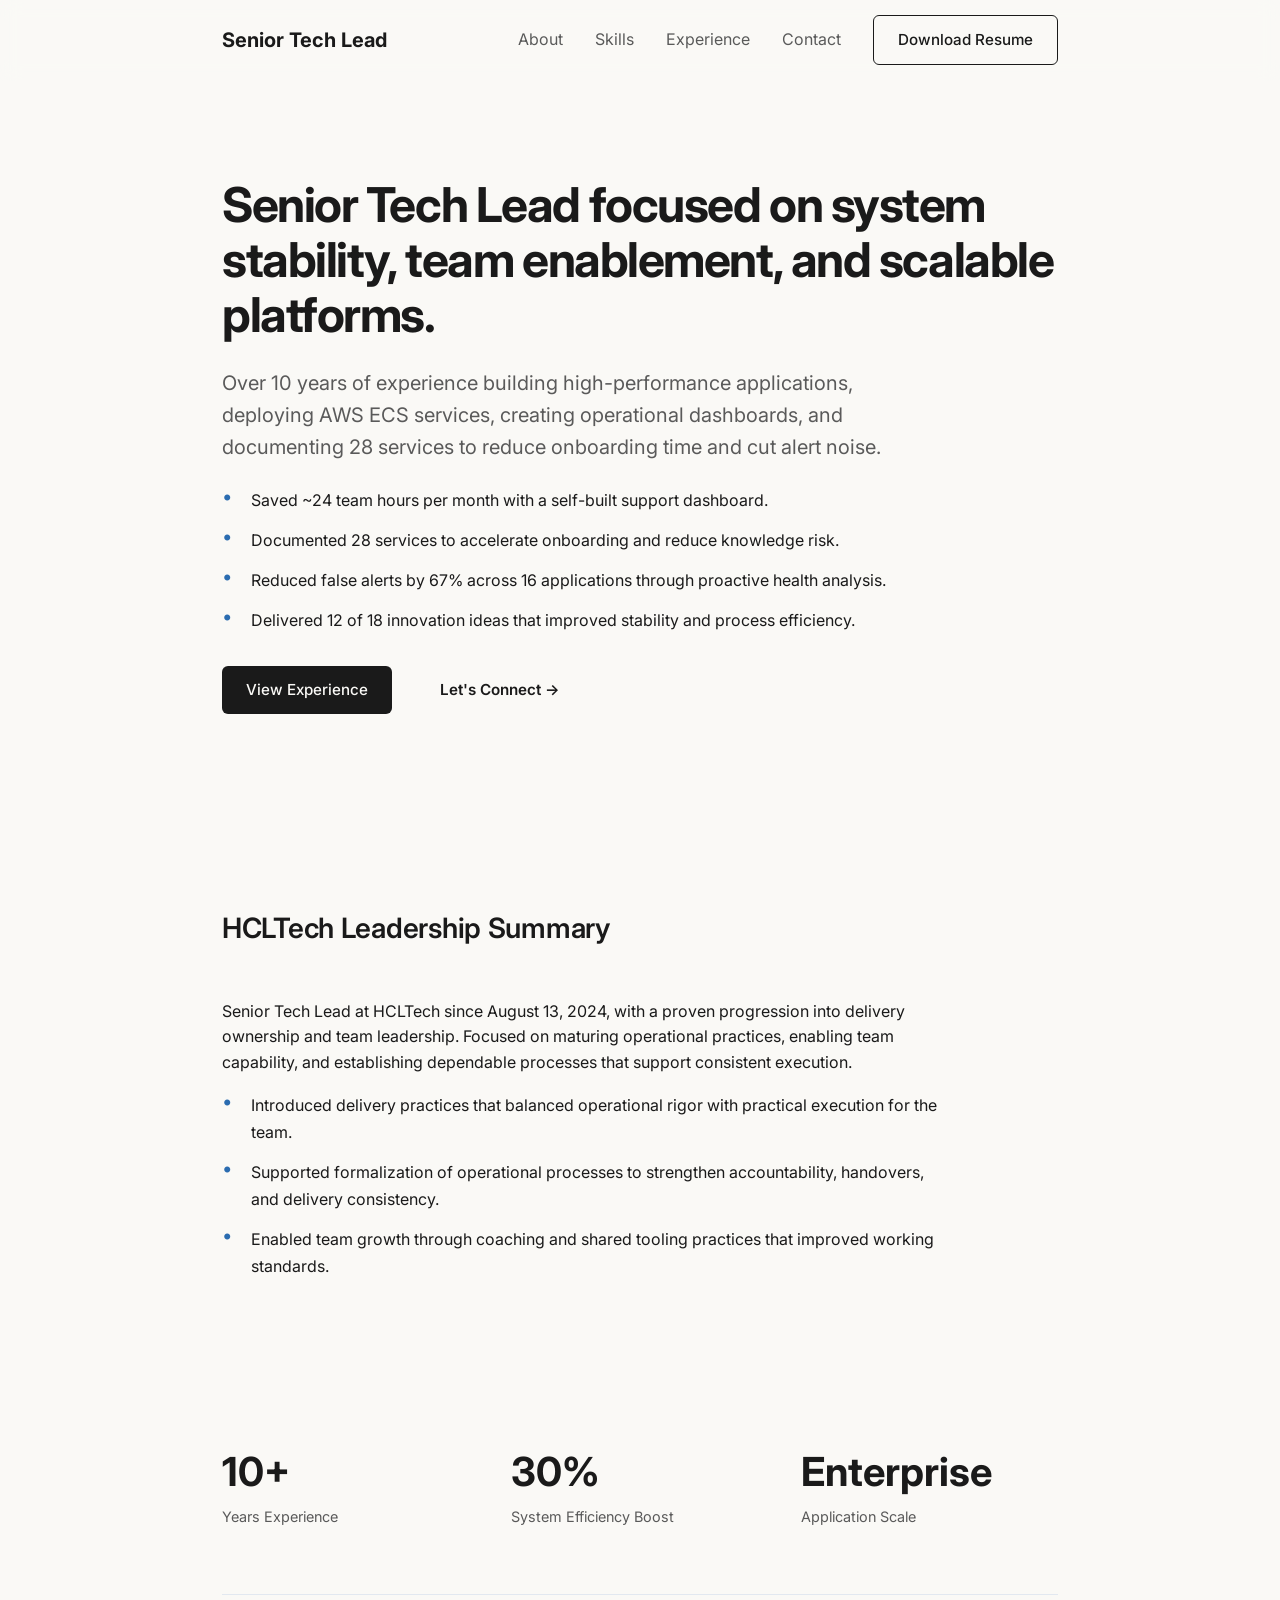
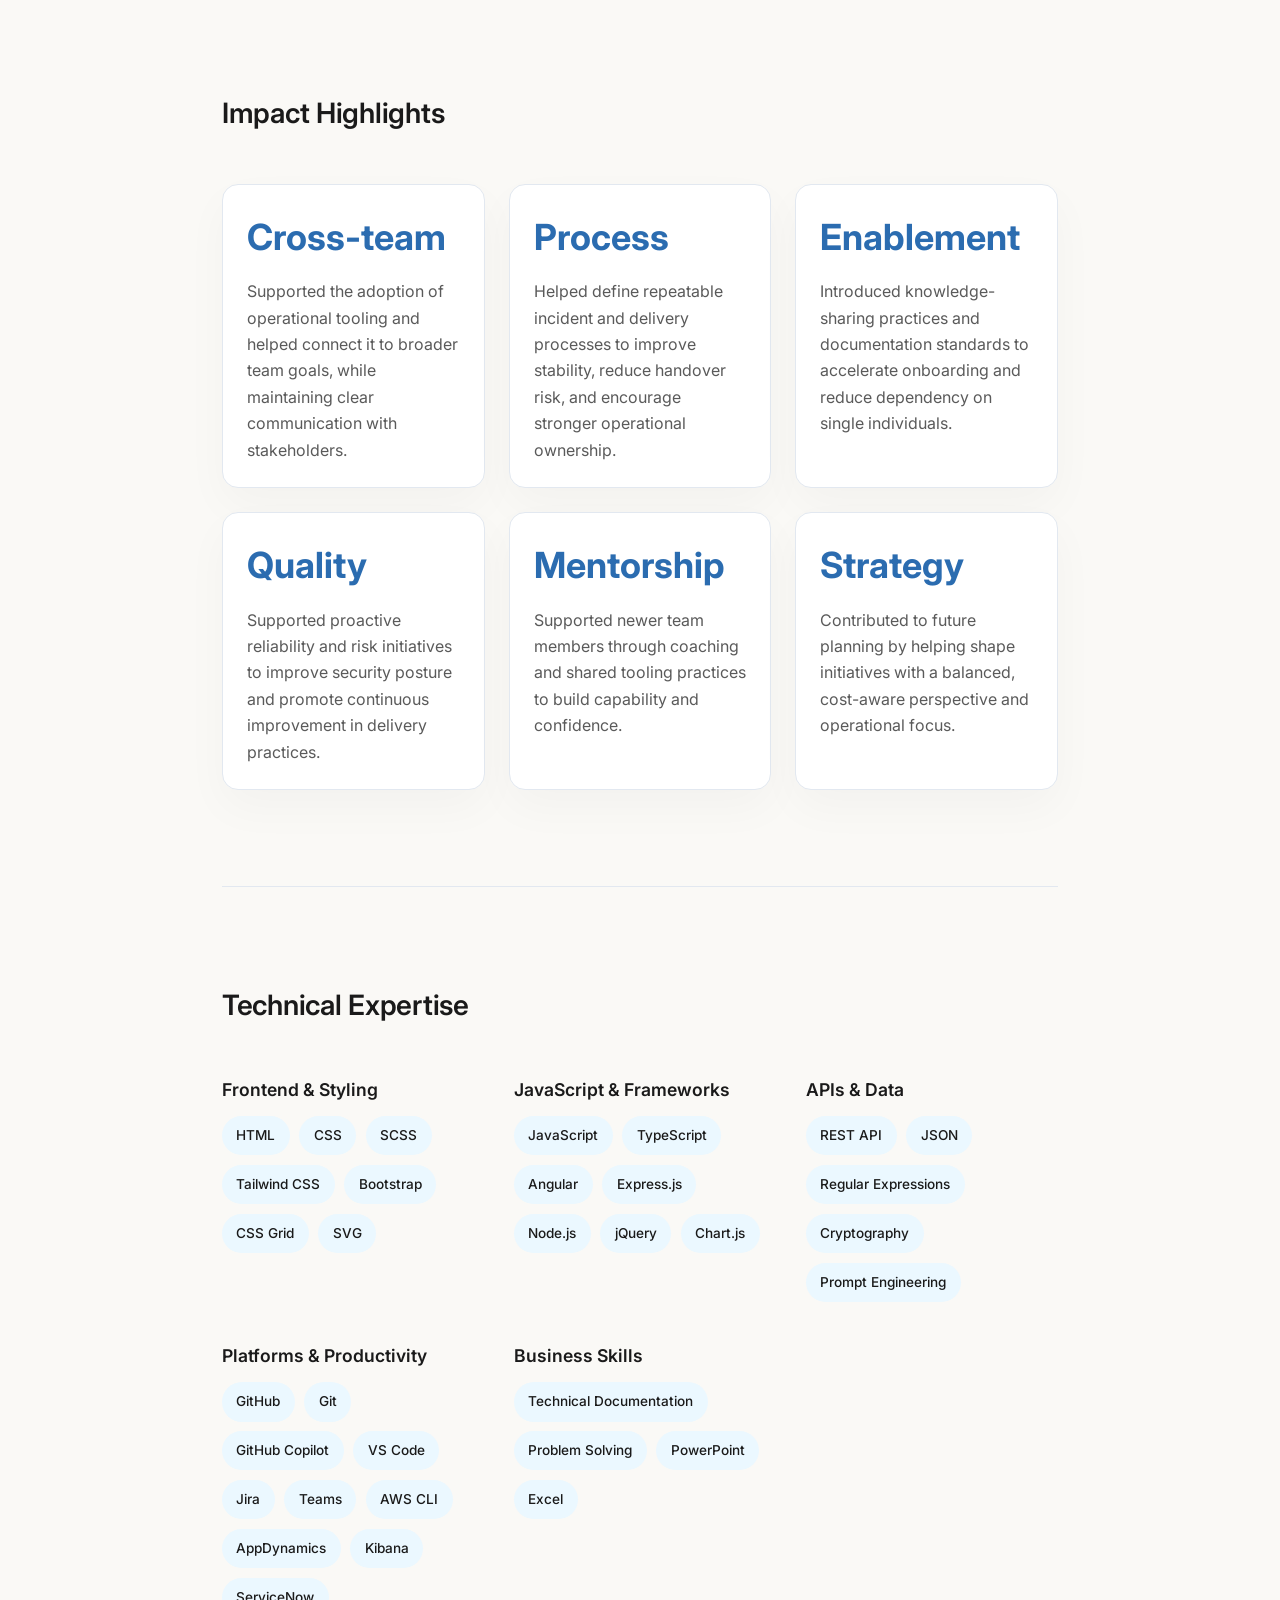
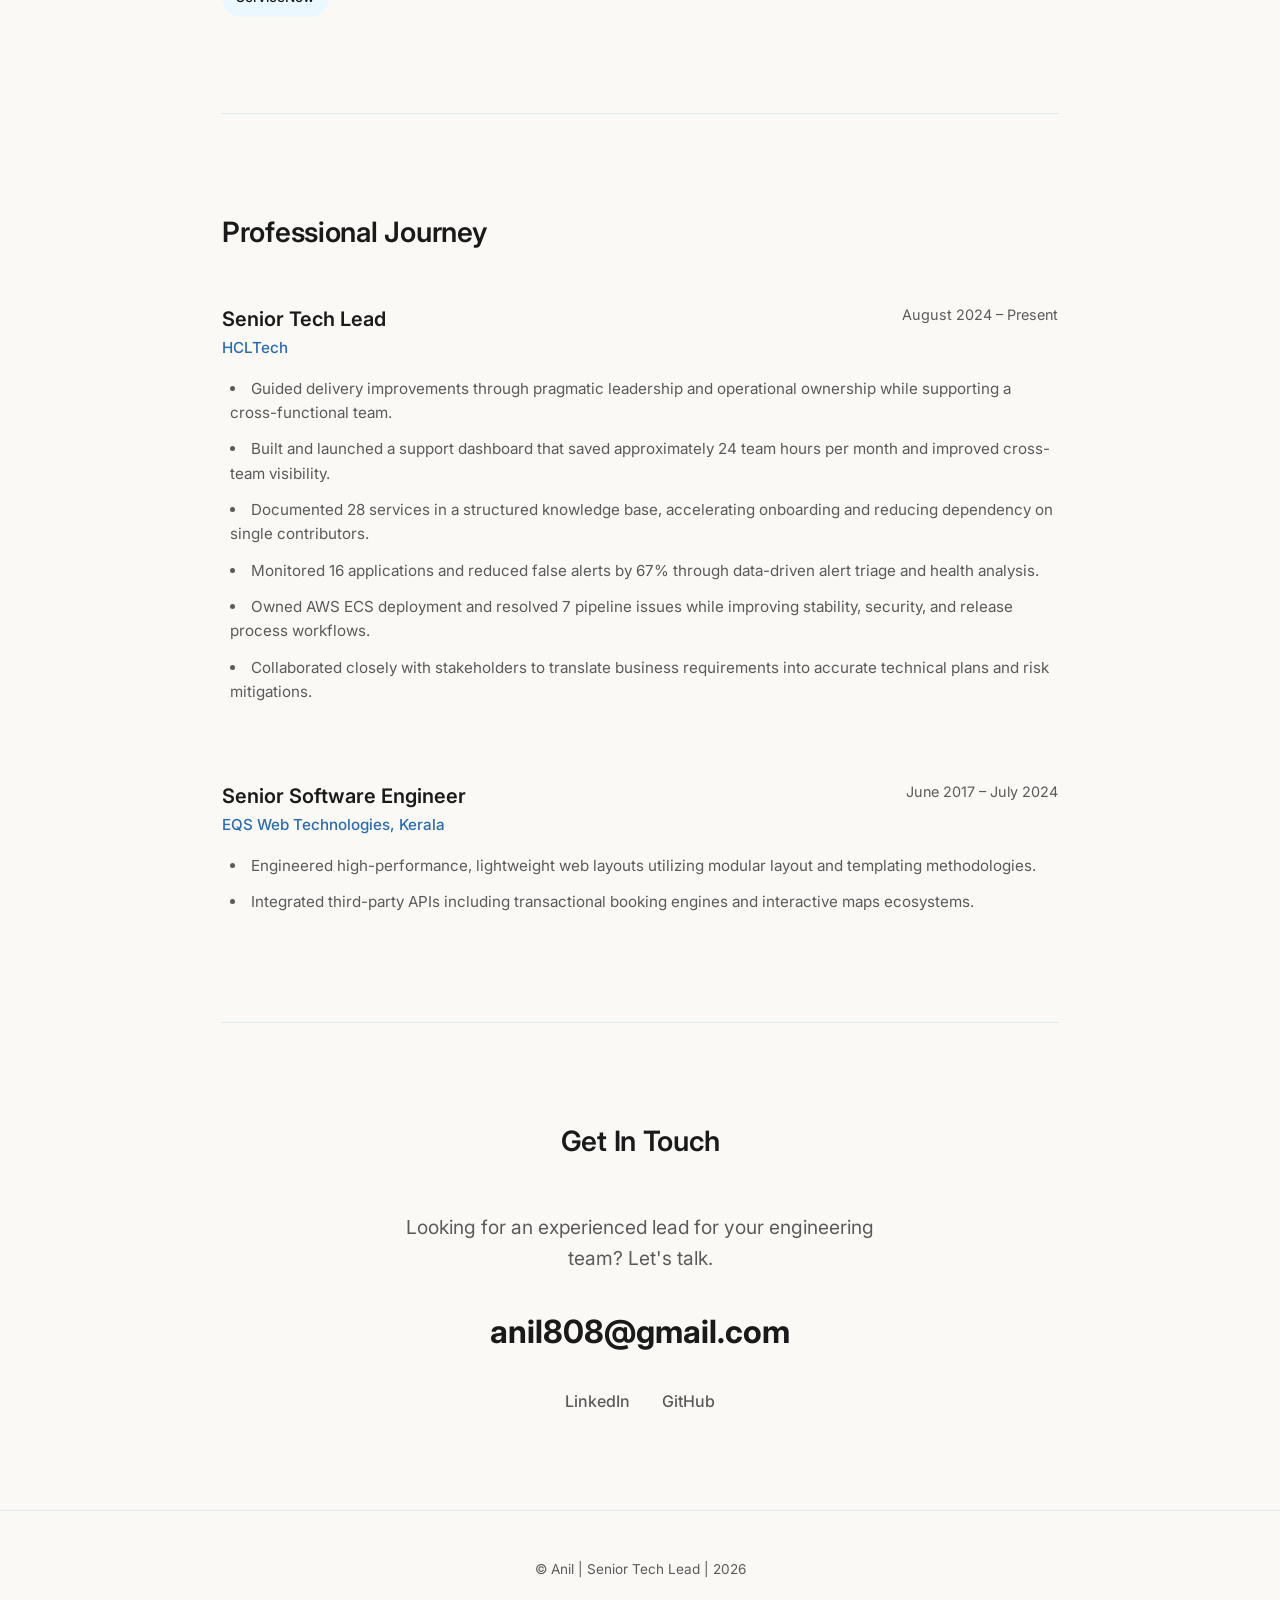
==== cv.html @ f02ef9a3 "Updates on site" ====
<!DOCTYPE html>
<html lang="en">
<head>
    <meta charset="UTF-8">
    <meta name="viewport" content="width=device-width, initial-scale=1.0">
    <title>Senior Tech Lead</title>
    <link rel="stylesheet" href="src/css/style.css">
    <!-- Google Fonts for premium typography -->
    <link rel="preconnect" href="https://fonts.googleapis.com">
    <link rel="preconnect" href="https://fonts.gstatic.com" crossorigin>
    <link href="https://fonts.googleapis.com/css2?family=Inter:wght@300;400;500;600;700&display=swap" rel="stylesheet">
</head>
<body>

    <!-- Header Navigation -->
    <header class="header">
        <nav class="nav containers">
            <a href="#" class="logo">Senior Tech Lead</a>
            <div class="nav-links">
                <a href="#about">About</a>
                <a href="#skills">Skills</a>
                <a href="#experience">Experience</a>
                <a href="#contact">Contact</a>
                <a href="resume.pdf" class="btn btn-secondary" download>Download Resume</a>
            </div>
        </nav>
    </header>

    <main class="containers">
        
        <!-- Hero Section -->
        <section id="about" class="hero section fade-in">
            <h1 class="hero-title">Senior Tech Lead focused on system stability, team enablement, and scalable platforms.</h1>
            <p class="hero-subtitle">
                Over 10 years of experience building high-performance applications, deploying AWS ECS services, creating operational dashboards, and documenting 28 services to reduce onboarding time and cut alert noise.
            </p>
            <ul class="hero-highlights">
                <li>Saved ~24 team hours per month with a self-built support dashboard.</li>
                <li>Documented 28 services to accelerate onboarding and reduce knowledge risk.</li>
                <li>Reduced false alerts by 67% across 16 applications through proactive health analysis.</li>
                <li>Delivered 12 of 18 innovation ideas that improved stability and process efficiency.</li>
            </ul>
            <div class="hero-cta">
                <a href="#experience" class="btn btn-primary">View Experience</a>
                <a href="#contact" class="btn btn-link">Let's Connect &rarr;</a>
            </div>
        </section>

        <!-- Professional Summary Section -->
        <section class="summary section fade-in">
            <h2 class="section-title">HCLTech Leadership Summary</h2>
            <p class="summary-text">Senior Tech Lead at HCLTech since August 13, 2024, with a proven progression into delivery ownership and team leadership. Focused on maturing operational practices, enabling team capability, and establishing dependable processes that support consistent execution.</p>
            <ul class="summary-highlights">
                <li>Introduced delivery practices that balanced operational rigor with practical execution for the team.</li>
                <li>Supported formalization of operational processes to strengthen accountability, handovers, and delivery consistency.</li>
                <li>Enabled team growth through coaching and shared tooling practices that improved working standards.</li>
            </ul>
        </section>

        <!-- Quick Metrics Section -->
        <section class="metrics section fade-in">
            <div class="metric-card">
                <span class="metric-num">10+</span>
                <span class="metric-label">Years Experience</span>
            </div>
            <div class="metric-card">
                <span class="metric-num">30%</span>
                <span class="metric-label">System Efficiency Boost</span>
            </div>
            <div class="metric-card">
                <span class="metric-num">Enterprise</span>
                <span class="metric-label">Application Scale</span>
            </div>
        </section>

        <hr class="divider">

        <!-- Impact Highlights Section -->
        <section class="impact section fade-in">
            <h2 class="section-title">Impact Highlights</h2>
            <div class="impact-grid">
                <div class="impact-card">
                    <span class="impact-num">Cross-team</span>
                    <p>Supported the adoption of operational tooling and helped connect it to broader team goals, while maintaining clear communication with stakeholders.</p>
                </div>
                <div class="impact-card">
                    <span class="impact-num">Process</span>
                    <p>Helped define repeatable incident and delivery processes to improve stability, reduce handover risk, and encourage stronger operational ownership.</p>
                </div>
                <div class="impact-card">
                    <span class="impact-num">Enablement</span>
                    <p>Introduced knowledge-sharing practices and documentation standards to accelerate onboarding and reduce dependency on single individuals.</p>
                </div>
                <div class="impact-card">
                    <span class="impact-num">Quality</span>
                    <p>Supported proactive reliability and risk initiatives to improve security posture and promote continuous improvement in delivery practices.</p>
                </div>
                <div class="impact-card">
                    <span class="impact-num">Mentorship</span>
                    <p>Supported newer team members through coaching and shared tooling practices to build capability and confidence.</p>
                </div>
                <div class="impact-card">
                    <span class="impact-num">Strategy</span>
                    <p>Contributed to future planning by helping shape initiatives with a balanced, cost-aware perspective and operational focus.</p>
                </div>
            </div>
        </section>

        <hr class="divider">

        <!-- Skills Section -->
        <section id="skills" class="skills section fade-in">
            <h2 class="section-title">Technical Expertise</h2>
            <div class="skills-grid">
                <div class="skills-category">
                    <h3>Frontend & Styling</h3>
                    <div class="skill-list">
                        <span class="skill-chip">HTML</span>
                        <span class="skill-chip">CSS</span>
                        <span class="skill-chip">SCSS</span>
                        <span class="skill-chip">Tailwind CSS</span>
                        <span class="skill-chip">Bootstrap</span>
                        <span class="skill-chip">CSS Grid</span>
                        <span class="skill-chip">SVG</span>
                    </div>
                </div>
                <div class="skills-category">
                    <h3>JavaScript & Frameworks</h3>
                    <div class="skill-list">
                        <span class="skill-chip">JavaScript</span>
                        <span class="skill-chip">TypeScript</span>
                        <span class="skill-chip">Angular</span>
                        <span class="skill-chip">Express.js</span>
                        <span class="skill-chip">Node.js</span>
                        <span class="skill-chip">jQuery</span>
                        <span class="skill-chip">Chart.js</span>
                    </div>
                </div>
                <div class="skills-category">
                    <h3>APIs & Data</h3>
                    <div class="skill-list">
                        <span class="skill-chip">REST API</span>
                        <span class="skill-chip">JSON</span>
                        <span class="skill-chip">Regular Expressions</span>
                        <span class="skill-chip">Cryptography</span>
                        <span class="skill-chip">Prompt Engineering</span>
                    </div>
                </div>
                <div class="skills-category">
                    <h3>Platforms & Productivity</h3>
                    <div class="skill-list">
                        <span class="skill-chip">GitHub</span>
                        <span class="skill-chip">Git</span>
                        <span class="skill-chip">GitHub Copilot</span>
                        <span class="skill-chip">VS Code</span>
                        <span class="skill-chip">Jira</span>
                        <span class="skill-chip">Teams</span>
                        <span class="skill-chip">AWS CLI</span>
                        <span class="skill-chip">AppDynamics</span>
                        <span class="skill-chip">Kibana</span>
                        <span class="skill-chip">ServiceNow</span>
                    </div>
                </div>
                <div class="skills-category">
                    <h3>Business Skills</h3>
                    <div class="skill-list">
                        <span class="skill-chip">Technical Documentation</span>
                        <span class="skill-chip">Problem Solving</span>
                        <span class="skill-chip">PowerPoint</span>
                        <span class="skill-chip">Excel</span>
                    </div>
                </div>
            </div>
        </section>

        <hr class="divider">

        <!-- Experience Section -->
        <section id="experience" class="experience section fade-in">
            <h2 class="section-title">Professional Journey</h2>
            
            <div class="timeline">
                <!-- Job 1 -->
                <div class="timeline-item">
                    <div class="timeline-header">
                        <div>
                            <h3 class="job-title">Senior Tech Lead</h3>
                            <span class="company">HCLTech</span>
                        </div>
                        <span class="date">August 2024 – Present</span>
                    </div>
                    <ul class="job-details">
                        <li>Guided delivery improvements through pragmatic leadership and operational ownership while supporting a cross-functional team.</li>
                        <li>Built and launched a support dashboard that saved approximately 24 team hours per month and improved cross-team visibility.</li>
                        <li>Documented 28 services in a structured knowledge base, accelerating onboarding and reducing dependency on single contributors.</li>
                        <li>Monitored 16 applications and reduced false alerts by 67% through data-driven alert triage and health analysis.</li>
                        <li>Owned AWS ECS deployment and resolved 7 pipeline issues while improving stability, security, and release process workflows.</li>
                        <li>Collaborated closely with stakeholders to translate business requirements into accurate technical plans and risk mitigations.</li>
                    </ul>
                </div>

                <!-- Job 2 -->
                <div class="timeline-item">
                    <div class="timeline-header">
                        <div>
                            <h3 class="job-title">Senior Software Engineer</h3>
                            <span class="company">EQS Web Technologies, Kerala</span>
                        </div>
                        <span class="date">June 2017 – July 2024</span>
                    </div>
                    <ul class="job-details">
                        <li>Engineered high-performance, lightweight web layouts utilizing modular layout and templating methodologies.</li>
                        <li>Integrated third-party APIs including transactional booking engines and interactive maps ecosystems.</li>
                    </ul>
                </div>
            </div>
        </section>

        <hr class="divider">

        <!-- Contact Section -->
        <section id="contact" class="contact section fade-in">
            <h2 class="section-title">Get In Touch</h2>
            <p class="contact-text">Looking for an experienced lead  for your engineering team? Let's talk.</p>
            <a href="mailto:anil808@gmail.com" class="email-link">anil808@gmail.com</a>
            <div class="social-links">
                <a href="#" target="_blank">LinkedIn</a>
                <a href="#" target="_blank">GitHub</a>
            </div>
        </section>

    </main>

    <footer class="footer">
        <p>&copy; Anil |  Senior Tech Lead | 2026 </p>
    </footer>

    <script src="src/js/script.js"></script>
</body>
</html>
---- src/css/style.css ----
/* --- Design System & Variables --- */
:root {
    --bg-color: #FAF9F6;       /* Premium Minimal Off-White */
    --text-main: #1A1A1A;      /* Deep Charcoal for great contrast */
    --text-muted: #5A5A5A;     /* Soft slate for details */
    --accent: #2B6CB0;         /* Refined corporate cobalt blue */
    --accent-light: #EBF8FF;
    --border-color: #E2E8F0;
    --max-width: 900px;
    --transition-smooth: all 0.3s cubic-bezier(0.25, 0.8, 0.25, 1);
}

* {
    box-sizing: border-box;
    margin: 0;
    padding: 0;
}

html {
    scroll-behavior: smooth;
}

body {
    font-family: 'Inter', sans-serif;
    background-color: var(--bg-color);
    color: var(--text-main);
    line-height: 1.6;
    -webkit-font-smoothing: antialiased;
}

.containers {
    max-width: var(--max-width);
    margin: 0 auto;
    padding: 0 2rem;
}

/* --- Utilities --- */
.section {
    padding: 6rem 0;
}
.divider {
    border: 0;
    height: 1px;
    background: var(--border-color);
}

/* --- Buttons --- */
.btn {
    display: inline-flex;
    align-items: center;
    padding: 0.75rem 1.5rem;
    font-weight: 500;
    border-radius: 6px;
    text-decoration: none;
    transition: var(--transition-smooth);
    font-size: 0.95rem;
}
.btn-primary {
    background-color: var(--text-main);
    color: var(--bg-color);
}
.btn-primary:hover {
    background-color: var(--accent);
    transform: translateY(-2px);
}
.btn-secondary {
    border: 1px solid var(--text-main);
    color: var(--text-main);
}
.btn-secondary:hover {
    background-color: var(--text-main);
    color: var(--bg-color);
}
.btn-link {
    color: var(--text-main);
    text-decoration: none;
    font-weight: 600;
}
.btn-link:hover {
    color: var(--accent);
}

/* --- Header & Nav --- */
.header {
    position: sticky;
    top: 0;
    z-index: 100;
    background-color: rgba(250, 249, 246, 0.85);
    backdrop-filter: blur(10px);
    border-bottom: 1px solid transparent;
    transition: var(--transition-smooth);
}
.header.scrolled {
    border-bottom-color: var(--border-color);
}
.nav {
    display: flex;
    justify-content: space-between;
    align-items: center;
    height: 80px;
}
.logo {
    font-weight: 700;
    font-size: 1.25rem;
    color: var(--text-main);
    text-decoration: none;
}
.nav-links {
    display: flex;
    align-items: center;
    gap: 2rem;
}
.nav-links a:not(.btn) {
    color: var(--text-muted);
    text-decoration: none;
    font-weight: 400;
    transition: var(--transition-smooth);
}
.nav-links a:not(.btn):hover {
    color: var(--text-main);
}

/* --- Hero Section --- */
.hero-title {
    font-size: 3rem;
    font-weight: 700;
    line-height: 1.15;
    letter-spacing: -0.03em;
    margin-bottom: 1.5rem;
}
.hero-subtitle {
    font-size: 1.25rem;
    color: var(--text-muted);
    max-width: 700px;
    margin-bottom: 1.5rem;
}
.hero-highlights {
    list-style: none;
    padding-left: 0;
    margin-bottom: 2rem;
    display: grid;
    gap: 0.8rem;
    max-width: 720px;
}
.hero-highlights li {
    color: var(--text-main);
    font-size: 1rem;
    line-height: 1.7;
    position: relative;
    padding-left: 1.8rem;
}
.hero-highlights li::before {
    content: "•";
    position: absolute;
    left: 0;
    color: var(--accent);
    font-size: 1.2rem;
    line-height: 1;
}
.summary-text {
    max-width: 720px;
    color: var(--text-main);
    margin-bottom: 1rem;
}
.summary-highlights {
    list-style: none;
    padding-left: 0;
    margin-bottom: 2rem;
    display: grid;
    gap: 0.8rem;
    max-width: 720px;
}
.summary-highlights li {
    color: var(--text-main);
    font-size: 1rem;
    line-height: 1.7;
    position: relative;
    padding-left: 1.8rem;
}
.summary-highlights li::before {
    content: "•";
    position: absolute;
    left: 0;
    color: var(--accent);
    font-size: 1.2rem;
    line-height: 1;
}
.hero-cta {
    display: flex;
    gap: 1.5rem;
    align-items: center;
}

/* --- Metrics Section --- */
.metrics {
    display: grid;
    grid-template-columns: repeat(3, 1fr);
    gap: 2rem;
    padding: 2rem 0 4rem 0;
}
.metric-num {
    display: block;
    font-size: 2.5rem;
    font-weight: 700;
    color: var(--text-main);
}
.metric-label {
    font-size: 0.9rem;
    color: var(--text-muted);
}

/* --- Impact Highlights --- */
.impact-grid {
    display: grid;
    grid-template-columns: repeat(auto-fit, minmax(210px, 1fr));
    gap: 1.5rem;
}
.impact-card {
    padding: 1.5rem;
    background: #ffffff;
    border: 1px solid var(--border-color);
    border-radius: 16px;
    box-shadow: 0 18px 45px rgba(0, 0, 0, 0.03);
}
.impact-num {
    display: block;
    font-size: 2.25rem;
    font-weight: 700;
    color: var(--accent);
    margin-bottom: 0.75rem;
}
.impact-card p {
    color: var(--text-muted);
    line-height: 1.65;
}

/* --- Sections Common --- */
.section-title {
    font-size: 1.75rem;
    font-weight: 600;
    margin-bottom: 3rem;
    letter-spacing: -0.01em;
}

/* --- Skills Matrix --- */
.skills-grid {
    display: grid;
    grid-template-columns: repeat(auto-fit, minmax(240px, 1fr));
    gap: 2.5rem;
}
.skills-category h3 {
    font-size: 1.1rem;
    font-weight: 600;
    margin-bottom: 0.75rem;
}
.skill-list {
    display: flex;
    flex-wrap: wrap;
    gap: 0.6rem;
}
.skill-chip {
    display: inline-flex;
    align-items: center;
    justify-content: center;
    padding: 0.55rem 0.9rem;
    background: var(--accent-light);
    color: var(--text-main);
    border-radius: 999px;
    font-size: 0.85rem;
    font-weight: 500;
}
.skills-category p {
    color: var(--text-muted);
    font-size: 0.95rem;
}

/* --- Experience Timeline --- */
.timeline {
    display: flex;
    flex-direction: column;
    gap: 4rem;
}
.timeline-header {
    display: flex;
    justify-content: space-between;
    align-items: flex-start;
    margin-bottom: 1rem;
}
.job-title {
    font-size: 1.25rem;
    font-weight: 600;
}
.company {
    color: var(--accent);
    font-weight: 500;
    font-size: 0.95rem;
}
.date {
    color: var(--text-muted);
    font-size: 0.9rem;
}
.job-details {
    list-style-position: inside;
    padding-left: 0.5rem;
}
.job-details li {
    color: var(--text-muted);
    margin-bottom: 0.75rem;
    font-size: 0.95rem;
}

/* --- Contact & Footer --- */
.contact {
    text-align: center;
}
.contact-text {
    font-size: 1.2rem;
    color: var(--text-muted);
    max-width: 500px;
    margin: 0 auto 2rem auto;
}
.email-link {
    display: inline-block;
    font-size: 2rem;
    font-weight: 700;
    color: var(--text-main);
    text-decoration: none;
    margin-bottom: 2rem;
    transition: var(--transition-smooth);
}
.email-link:hover {
    color: var(--accent);
}
.social-links {
    display: flex;
    justify-content: center;
    gap: 2rem;
}
.social-links a {
    color: var(--text-muted);
    text-decoration: none;
    font-weight: 500;
}
.social-links a:hover {
    color: var(--text-main);
}
.footer {
    text-align: center;
    padding: 3rem 0;
    font-size: 0.85rem;
    color: var(--text-muted);
    border-top: 1px solid var(--border-color);
}

/* --- Micro Animation Engine --- */
.fade-in {
    opacity: 0;
    transform: translateY(20px);
    transition: opacity 0.6s ease-out, transform 0.6s ease-out;
}
.fade-in.visible {
    opacity: 1;
    transform: translateY(0);
}

/* Responsive adjustments */
@media (max-width: 768px) {
    .hero-title { font-size: 2.25rem; }
    .metrics { grid-template-columns: 1fr; gap: 1.5rem; }
    .skills-grid { grid-template-columns: 1fr; gap: 2rem; }
    .timeline-header { flex-direction: column; gap: 0.25rem; }
    .nav-links a:not(.btn) { display: none; } /* Kept simple for mobile context */
}
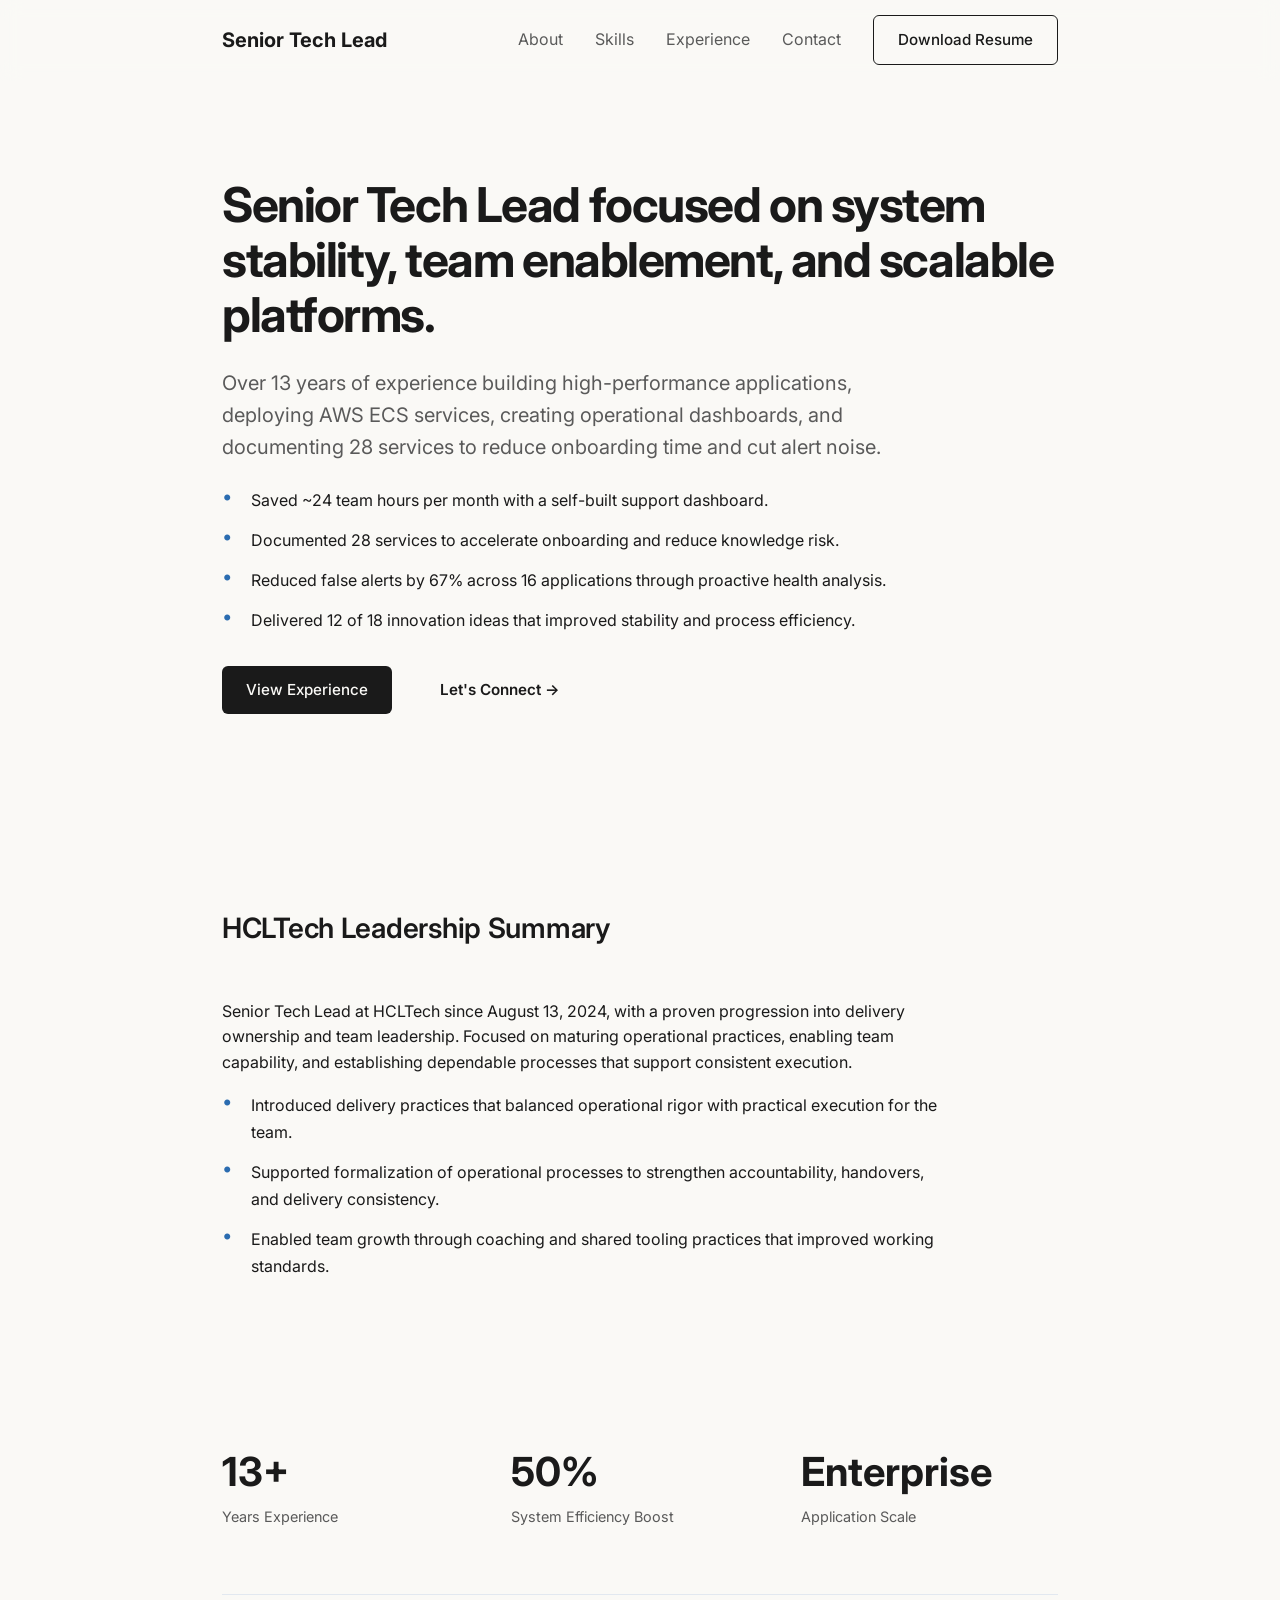
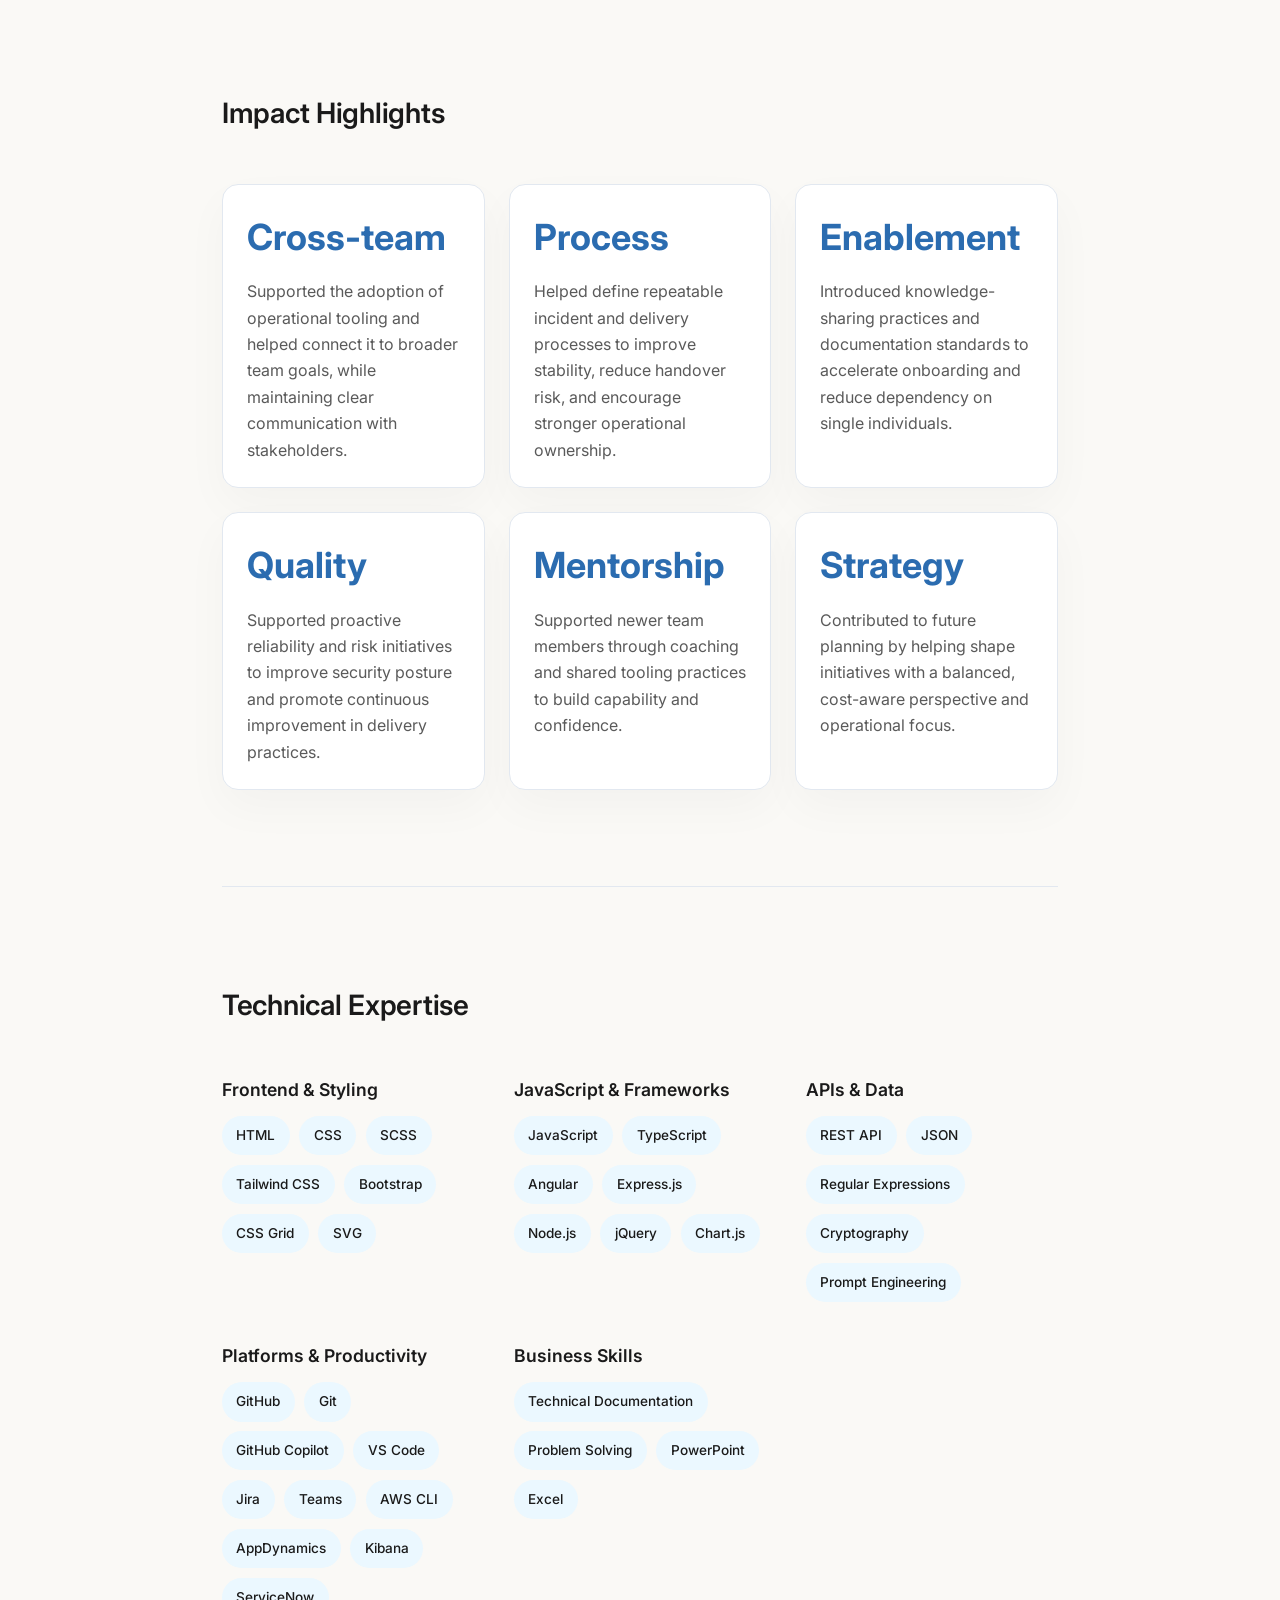
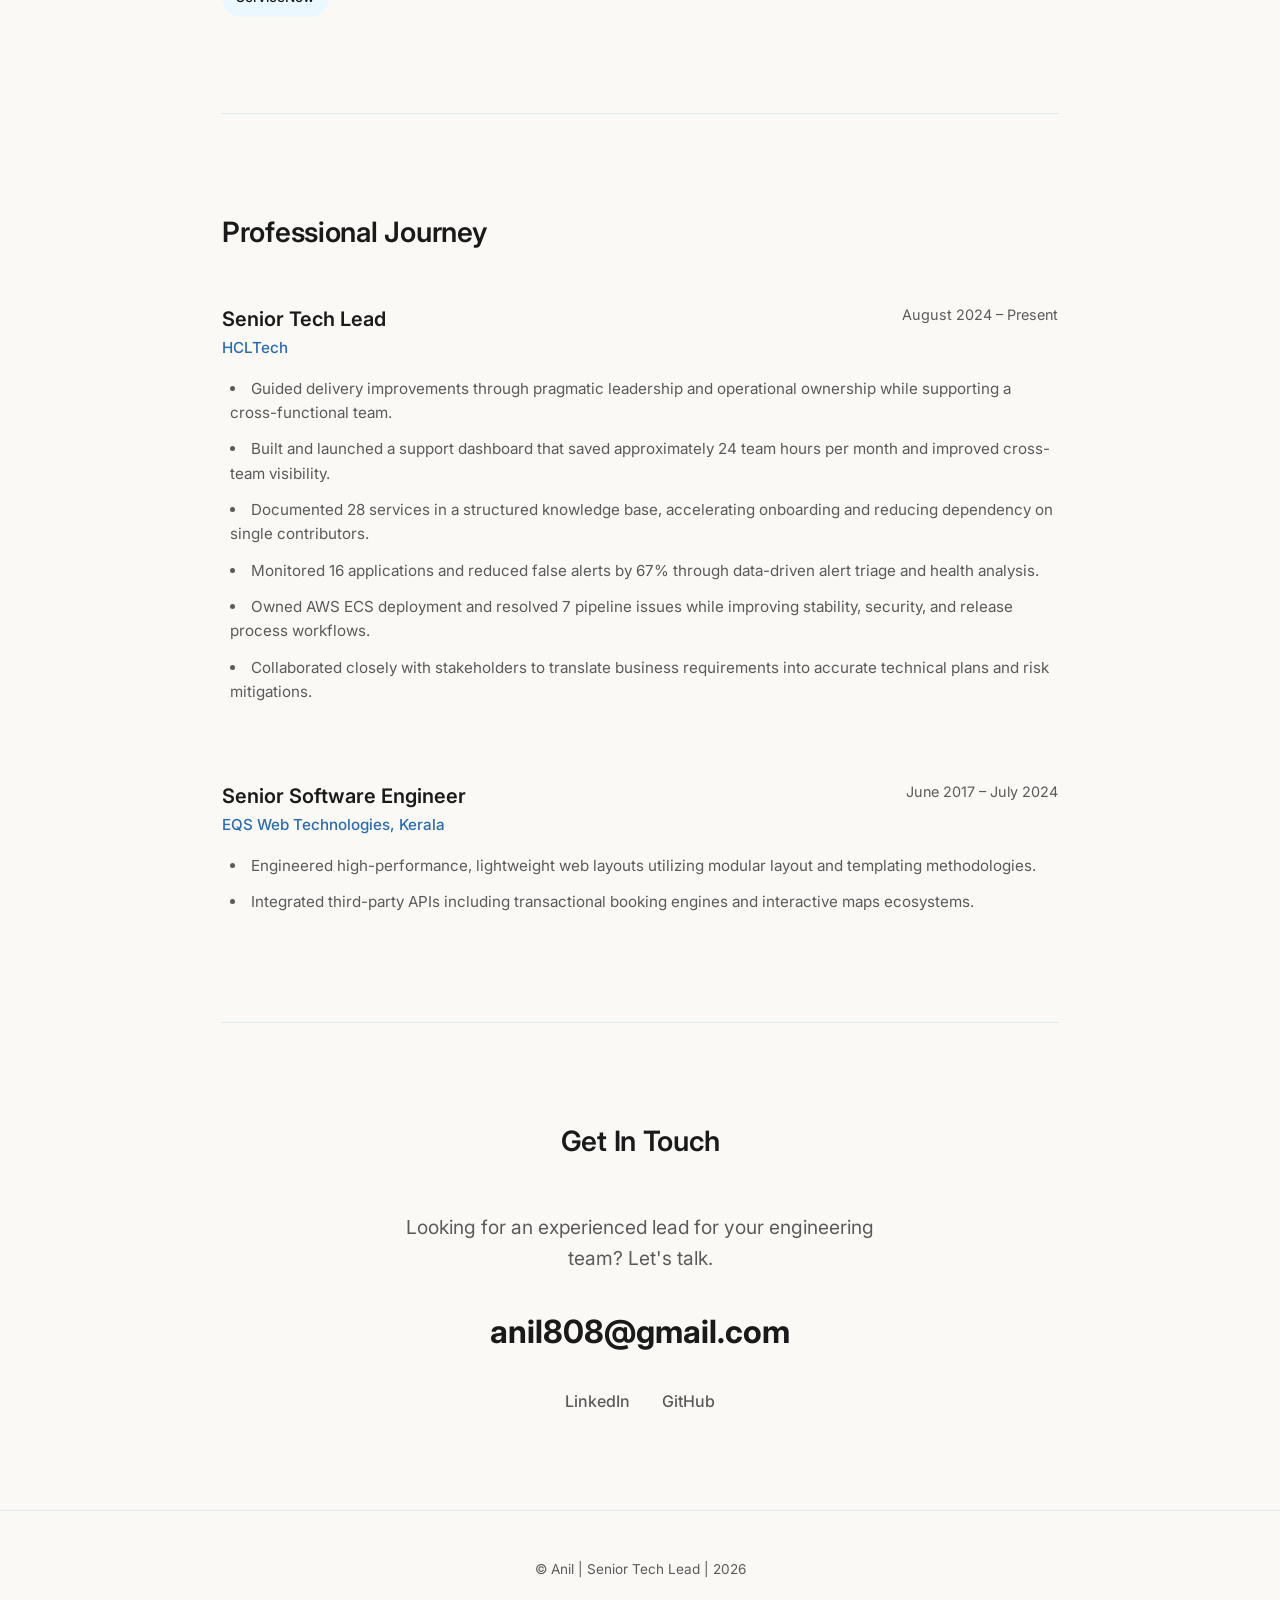
==== commit 2edd76b4: "Updates on pages" ====
--- a/cv.html
+++ b/cv.html
@@ -21,7 +21,7 @@
                 <a href="#skills">Skills</a>
                 <a href="#experience">Experience</a>
                 <a href="#contact">Contact</a>
-                <a href="resume.pdf" class="btn btn-secondary" download>Download Resume</a>
+                <a href="#" class="btn btn-secondary" download>Download Resume</a>
             </div>
         </nav>
     </header>
@@ -32,7 +32,7 @@
         <section id="about" class="hero section fade-in">
             <h1 class="hero-title">Senior Tech Lead focused on system stability, team enablement, and scalable platforms.</h1>
             <p class="hero-subtitle">
-                Over 10 years of experience building high-performance applications, deploying AWS ECS services, creating operational dashboards, and documenting 28 services to reduce onboarding time and cut alert noise.
+                Over 13 years of experience building high-performance applications, deploying AWS ECS services, creating operational dashboards, and documenting 28 services to reduce onboarding time and cut alert noise.
             </p>
             <ul class="hero-highlights">
                 <li>Saved ~24 team hours per month with a self-built support dashboard.</li>
@@ -60,11 +60,11 @@
         <!-- Quick Metrics Section -->
         <section class="metrics section fade-in">
             <div class="metric-card">
-                <span class="metric-num">10+</span>
+                <span class="metric-num">13+</span>
                 <span class="metric-label">Years Experience</span>
             </div>
             <div class="metric-card">
-                <span class="metric-num">30%</span>
+                <span class="metric-num">50%</span>
                 <span class="metric-label">System Efficiency Boost</span>
             </div>
             <div class="metric-card">
